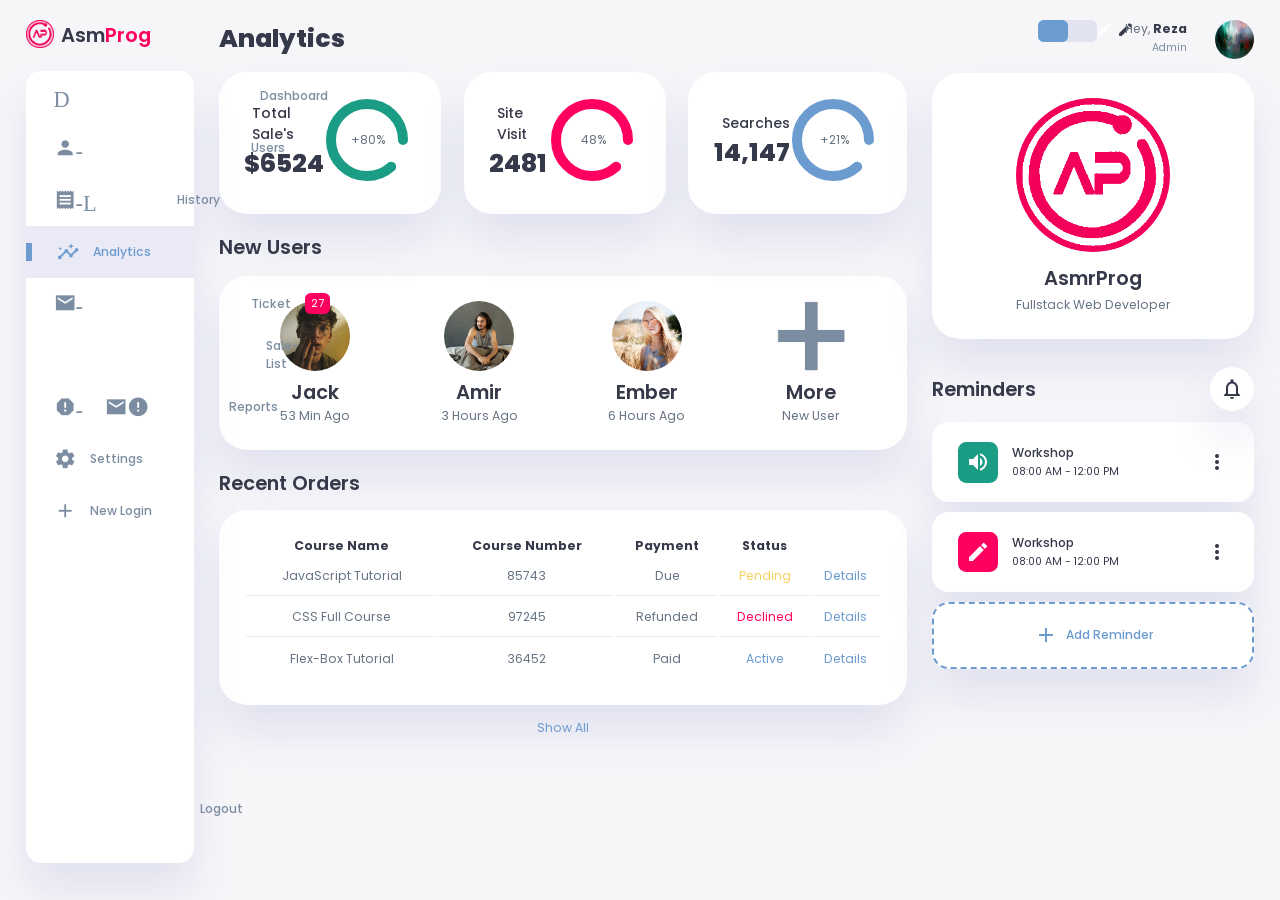
==== index.html @ be714410 "index.html" ====
<!DOCTYPE html>
<html lang="en">
<head>
    <meta charset="UTF-8">
    <meta name="viewport" content="width=device-width, initial-scale=1.0">
    <link href="https://fonts.googleapis.com/icon?family=Material+Icons+Sharp" rel="stylesheet">
    <link rel="stylesheet" href="style1.css">
    <title>Responsive-Design|Mohit</title>
</head>

<body>

    <div class="container">
        <!-- Sidebar Section -->
        <aside>
            <div class="toggle">
                <div class="logo">
                    <img src="logo.png">
                    <h2>Asm<span class="danger">Prog</span></h2>
                </div>
                <div class="close" id="close-btn">
                    <span class="material-icons-sharp">
                        close-up
                    </span>
                </div>
            </div>

            <div class="sidebar">
                <a href="#">
                    <span class="material-icons-sharp">
                        Dashboard
                    </span>
                    <h3>Dashboard</h3>
                </a>
                <a href="#">
                    <span class="material-icons-sharp">
                        person-outline
                    </span>
                    <h3>Users</h3>
                </a>
                <a href="#">
                    <span class="material-icons-sharp">
                        receipt-Long
                    </span>
                    <h3>History</h3>
                </a>
                <a href="#" class="active">
                    <span class="material-icons-sharp">
                        insights
                    </span>
                    <h3>Analytics</h3>
                </a>
                <a href="#">
                    <span class="material-icons-sharp">
                        mail-outline
                    </span>
                    <h3>Ticket</h3>
                    <span class="message-count">27</span>
                </a>
                <a href="#">
                    <span class="material-icons-sharp">
                        inventory
                    </span>
                    <h3>Sale-List</h3>
                </a>
                <a href="#">
                    <span class="material-icons-sharp">
                        report-gmailerrorred
                    </span>
                    <h3>Reports</h3>
                </a>
                <a href="#">
                    <span class="material-icons-sharp">
                        settings
                    </span>
                    <h3>Settings</h3>
                </a>
                <a href="#">
                    <span class="material-icons-sharp">
                        add
                    </span>
                    <h3>New Login</h3>
                </a>
                <a href="#">
                    <span class="material-icons-sharp">
                        logout
                    </span>
                    <h3>Logout</h3>
                </a>
            </div>
        </aside>
        <!-- End of Sidebar Section -->

        <!-- Main Content -->
        <main>
            <h1>Analytics</h1>
            <!-- Analyses -->
            <div class="analyse">
                <div class="sales">
                    <div class="status">
                        <div class="info">
                            <h3>Total Sale's</h3>
                            <h1>$6524</h1>
                        </div>
                        <div class="progresss">
                            <svg>
                                <circle cx="38" cy="38" r="36"></circle>
                            </svg>
                            <div class="percentage">
                                <p>+80%</p>
                            </div>
                        </div>
                    </div>
                </div>
                <div class="visits">
                    <div class="status">
                        <div class="info">
                            <h3>Site Visit</h3>
                            <h1>2481</h1>
                        </div>
                        <div class="progresss">
                            <svg>
                                <circle cx="38" cy="38" r="36"></circle>
                            </svg>
                            <div class="percentage">
                                <p>48%</p>
                            </div>
                        </div>
                    </div>
                </div>
                <div class="searches">
                    <div class="status">
                        <div class="info">
                            <h3>Searches</h3>
                            <h1>14,147</h1>
                        </div>
                        <div class="progresss">
                            <svg>
                                <circle cx="38" cy="38" r="36"></circle>
                            </svg>
                            <div class="percentage">
                                <p>+21%</p>
                            </div>
                        </div>
                    </div>
                </div>
            </div>
            <!-- End of Analyses -->

            <!-- New Users Section -->
            <div class="new-users">
                <h2>New Users</h2>
                <div class="user-list">
                    <div class="user">
                        <img src="profile-2.jpg">
                        <h2>Jack</h2>
                        <p>53 Min Ago</p>
                    </div>
                    <div class="user">
                        <img src="profile-3.jpg">
                        <h2>Amir</h2>
                        <p>3 Hours Ago</p>
                    </div>
                    <div class="user">
                        <img src="profile-4.jpg">
                        <h2>Ember</h2>
                        <p>6 Hours Ago</p>
                    </div>
                    <div class="user">
                        <img src="plus.png">
                        <h2>More</h2>
                        <p>New User</p>
                    </div>
                </div>
            </div>
            <!-- End of New Users Section -->

            <!-- Recent Orders Table -->
            <div class="recent-orders">
                <h2>Recent Orders</h2>
                <table>
                    <thead>
                        <tr>
                            <th>Course Name</th>
                            <th>Course Number</th>
                            <th>Payment</th>
                            <th>Status</th>
                            <th></th>
                        </tr>
                    </thead>
                    <tbody></tbody>
                </table>
                <a href="#">Show All</a>
            </div>
            <!-- End of Recent Orders -->

        </main>
        <!-- End of Main Content -->

        <!-- Right Section -->
        <div class="right-section">
            <div class="nav">
                <button id="menu-btn">
                    <span class="material-icons-sharp">
                        menu
                    </span>
                </button>
                <div class="dark-mode">
                    <span class="material-icons-sharp active">
                        light_mode
                    </span>
                    <span class="material-icons-sharp">
                        dark_mode
                    </span>
                </div>

                <div class="profile">
                    <div class="info">
                        <p>Hey, <b>Reza</b></p>
                        <small class="text-muted">Admin</small>
                    </div>
                    <div class="profile-photo">
                        <img src="profile-1.jpg">
                    </div>
                </div>

            </div>
            <!-- End of Nav -->

            <div class="user-profile">
                <div class="logo">
                    <img src="logo.png">
                    <h2>AsmrProg</h2>
                    <p>Fullstack Web Developer</p>
                </div>
            </div>

            <div class="reminders">
                <div class="header">
                    <h2>Reminders</h2>
                    <span class="material-icons-sharp">
                        notifications_none
                    </span>
                </div>

                <div class="notification">
                    <div class="icon">
                        <span class="material-icons-sharp">
                            volume_up
                        </span>
                    </div>
                    <div class="content">
                        <div class="info">
                            <h3>Workshop</h3>
                            <small class="text_muted">
                                08:00 AM - 12:00 PM
                            </small>
                        </div>
                        <span class="material-icons-sharp">
                            more_vert
                        </span>
                    </div>
                </div>

                <div class="notification deactive">
                    <div class="icon">
                        <span class="material-icons-sharp">
                            edit
                        </span>
                    </div>
                    <div class="content">
                        <div class="info">
                            <h3>Workshop</h3>
                            <small class="text_muted">
                                08:00 AM - 12:00 PM
                            </small>
                        </div>
                        <span class="material-icons-sharp">
                            more_vert
                        </span>
                    </div>
                </div>

                <div class="notification add-reminder">
                    <div>
                        <span class="material-icons-sharp">
                            add
                        </span>
                        <h3>Add Reminder</h3>
                    </div>
                </div>

            </div>

        </div>


    </div>

    <script src="orders.js"></script>
    <script src="index.js"></script>
</body>

</html>
---- style1.css ----
@import url('https://fonts.googleapis.com/css2?family=Poppins:wght@300;400;500;600;700;800&display=swap');

:root{
    --color-primary: #6C9BCF;
    --color-danger: #FF0060;
    --color-success: #1B9C85;
    --color-warning: #F7D060;
    --color-white: #fff;
    --color-info-dark: #7d8da1;
    --color-dark: #363949;
    --color-light: rgba(132, 139, 200, 0.18);
    --color-dark-variant: #677483;
    --color-background: #f6f6f9;

    --card-border-radius: 2rem;
    --border-radius-1: 0.4rem;
    --border-radius-2: 1.2rem;

    --card-padding: 1.8rem;
    --padding-1: 1.2rem;

    --box-shadow: 0 2rem 3rem var(--color-light);
}

.dark-mode-variables{
    --color-background: #181a1e;
    --color-white: #202528;
    --color-dark: #edeffd;
    --color-dark-variant: #a3bdcc;
    --color-light: rgba(0, 0, 0, 0.4);
    --box-shadow: 0 2rem 3rem var(--color-light);
}

*{
    margin: 0;
    padding: 0;
    outline: 0;
    appearance: 0;
    border: 0;
    text-decoration: none;
    box-sizing: border-box;
}

html{
    font-size: 14px;
}

body{
    width: 100vw;
    height: 100vh;
    font-family: 'Poppins', sans-serif;
    font-size: 0.88rem;
    user-select: none;
    overflow-x: hidden;
    color: var(--color-dark);
    background-color: var(--color-background);
}

a{
    color: var(--color-dark);
}

img{
    display: block;
    width: 100%;
    object-fit: cover;
}

h1{
    font-weight: 800;
    font-size: 1.8rem;
}

h2{
    font-weight: 600;
    font-size: 1.4rem;
}

h3{
    font-weight: 500;
    font-size: 0.87rem;
}

small{
    font-size: 0.76rem;
}

p{
    color: var(--color-dark-variant);
}

b{
    color: var(--color-dark);
}

.text-muted{
    color: var(--color-info-dark);
}

.primary{
    color: var(--color-primary);
}

.danger{
    color: var(--color-danger);
}

.success{
    color: var(--color-success);
}

.warning{
    color: var(--color-warning);
}

.container{
    display: grid;
    width: 96%;
    margin: 0 auto;
    gap: 1.8rem;
    grid-template-columns: 12rem auto 23rem;
}

aside{
    height: 100vh;
}

aside .toggle{
    display: flex;
    align-items: center;
    justify-content: space-between;
    margin-top: 1.4rem;
}

aside .toggle .logo{
    display: flex;
    gap: 0.5rem;
}

aside .toggle .logo img{
    width: 2rem;
    height: 2rem;
}

aside .toggle .close{
    padding-right: 1rem;
    display: none;
}

aside .sidebar{
    display: flex;
    flex-direction: column;
    background-color: var(--color-white);
    box-shadow: var(--box-shadow);
    border-radius: 15px;
    height: 88vh;
    position: relative;
    top: 1.5rem;
    transition: all 0.3s ease;
}

aside .sidebar:hover{
    box-shadow: none;
}

aside .sidebar a{
    display: flex;
    align-items: center;
    color: var(--color-info-dark);
    height: 3.7rem;
    gap: 1rem;
    position: relative;
    margin-left: 2rem;
    transition: all 0.3s ease;
}

aside .sidebar a span{
    font-size: 1.6rem;
    transition: all 0.3s ease;
}

aside .sidebar a:last-child{
    position: absolute;
    bottom: 2rem;
    width: 100%;
}

aside .sidebar a.active{
    width: 100%;
    color: var(--color-primary);
    background-color: var(--color-light);
    margin-left: 0;
}

aside .sidebar a.active::before{
    content: '';
    width: 6px;
    height: 18px;
    background-color: var(--color-primary);
}

aside .sidebar a.active span{
    color: var(--color-primary);
    margin-left: calc(1rem - 3px);
}

aside .sidebar a:hover{
    color: var(--color-primary);
}

aside .sidebar a:hover span{
    margin-left: 0.6rem;
}

aside .sidebar .message-count{
    background-color: var(--color-danger);
    padding: 2px 6px;
    color: var(--color-white);
    font-size: 11px;
    border-radius: var(--border-radius-1);
}

main{
    margin-top: 1.4rem;
}

main .analyse{
    display: grid;
    grid-template-columns: repeat(3, 1fr);
    gap: 1.6rem;
}

main .analyse > div{
    background-color: var(--color-white);
    padding: var(--card-padding);
    border-radius: var(--card-border-radius);
    margin-top: 1rem;
    box-shadow: var(--box-shadow);
    cursor: pointer;
    transition: all 0.3s ease;
}

main .analyse > div:hover{
    box-shadow: none;
}

main .analyse > div .status{
    display: flex;
    align-items: center;
    justify-content: space-between;
}

main .analyse h3{
    margin-left: 0.6rem;
    font-size: 1rem;
}

main .analyse .progresss{
    position: relative;
    width: 92px;
    height: 92px;
    border-radius: 50%;
}

main .analyse svg{
    width: 7rem;
    height: 7rem;
}

main .analyse svg circle{
    fill: none;
    stroke-width: 10;
    stroke-linecap: round;
    transform: translate(5px, 5px);
}

main .analyse .sales svg circle{
    stroke: var(--color-success);
    stroke-dashoffset: -30;
    stroke-dasharray: 200;
}

main .analyse .visits svg circle{
    stroke: var(--color-danger);
    stroke-dashoffset: -30;
    stroke-dasharray: 200;
}

main .analyse .searches svg circle{
    stroke: var(--color-primary);
    stroke-dashoffset: -30;
    stroke-dasharray: 200;
}

main .analyse .progresss .percentage{
    position: absolute;
    top: -3px;
    left: -1px;
    display: flex;
    align-items: center;
    justify-content: center;
    height: 100%;
    width: 100%;
}

main .new-users{
    margin-top: 1.3rem;
}

main .new-users .user-list{
    background-color: var(--color-white);
    padding: var(--card-padding);
    border-radius: var(--card-border-radius);
    margin-top: 1rem;
    box-shadow: var(--box-shadow);
    display: flex;
    justify-content: space-around;
    flex-wrap: wrap;
    gap: 1.4rem;
    cursor: pointer;
    transition: all 0.3s ease;
}

main .new-users .user-list:hover{
    box-shadow: none;
}

main .new-users .user-list .user{
    display: flex;
    flex-direction: column;
    align-items: center;
    justify-content: center;
}

main .new-users .user-list .user img{
    width: 5rem;
    height: 5rem;
    margin-bottom: 0.4rem;
    border-radius: 50%;
}

main .recent-orders{
    margin-top: 1.3rem;
}

main .recent-orders h2{
    margin-bottom: 0.8rem;
}

main .recent-orders table{
    background-color: var(--color-white);
    width: 100%;
    padding: var(--card-padding);
    text-align: center;
    box-shadow: var(--box-shadow);
    border-radius: var(--card-border-radius);
    transition: all 0.3s ease;
}

main .recent-orders table:hover{
    box-shadow: none;
}

main table tbody td{
    height: 2.8rem;
    border-bottom: 1px solid var(--color-light);
    color: var(--color-dark-variant);
}

main table tbody tr:last-child td{
    border: none;
}

main .recent-orders a{
    text-align: center;
    display: block;
    margin: 1rem auto;
    color: var(--color-primary);
}

.right-section{
    margin-top: 1.4rem;
}

.right-section .nav{
    display: flex;
    justify-content: end;
    gap: 2rem;
}

.right-section .nav button{
    display: none;
}

.right-section .dark-mode{
    background-color: var(--color-light);
    display: flex;
    justify-content: space-between;
    align-items: center;
    height: 1.6rem;
    width: 4.2rem;
    cursor: pointer;
    border-radius: var(--border-radius-1);
}

.right-section .dark-mode span{
    font-size: 1.2rem;
    width: 50%;
    height: 100%;
    display: flex;
    align-items: center;
    justify-content: center;
}

.right-section .dark-mode span.active{
    background-color: var(--color-primary);
    color: white;
    border-radius: var(--border-radius-1);
}

.right-section .nav .profile{
    display: flex;
    gap: 2rem;
    text-align: right;
}

.right-section .nav .profile .profile-photo{
    width: 2.8rem;
    height: 2.8rem;
    border-radius: 50%;
    overflow: hidden;
}

.right-section .user-profile{
    display: flex;
    justify-content: center;
    text-align: center;
    margin-top: 1rem;
    background-color: var(--color-white);
    padding: var(--card-padding);
    border-radius: var(--card-border-radius);
    box-shadow: var(--box-shadow);
    cursor: pointer;
    transition: all 0.3s ease;
}

.right-section .user-profile:hover{
    box-shadow: none;
}

.right-section .user-profile img{
    width: 11rem;
    height: auto;
    margin-bottom: 0.8rem;
    border-radius: 50%;
}

.right-section .user-profile h2{
    margin-bottom: 0.2rem;
}

.right-section .reminders{
    margin-top: 2rem;
}

.right-section .reminders .header{
    display: flex;
    align-items: center;
    justify-content: space-between;
    margin-bottom: 0.8rem;
}

.right-section .reminders .header span{
    padding: 10px;
    box-shadow: var(--box-shadow);
    background-color: var(--color-white);
    border-radius: 50%;
}

.right-section .reminders .notification{
    background-color: var(--color-white);
    display: flex;
    align-items: center;
    gap: 1rem;
    margin-bottom: 0.7rem;
    padding: 1.4rem var(--card-padding);
    border-radius: var(--border-radius-2);
    box-shadow: var(--box-shadow);
    cursor: pointer;
    transition: all 0.3s ease;
}

.right-section .reminders .notification:hover{
    box-shadow: none;
}

.right-section .reminders .notification .content{
    display: flex;
    justify-content: space-between;
    align-items: center;
    margin: 0;
    width: 100%;
}

.right-section .reminders .notification .icon{
    padding: 0.6rem;
    color: var(--color-white);
    background-color: var(--color-success);
    border-radius: 20%;
    display: flex;
}

.right-section .reminders .notification.deactive .icon{
    background-color: var(--color-danger);
}

.right-section .reminders .add-reminder{
    background-color: var(--color-white);
    border: 2px dashed var(--color-primary);
    color: var(--color-primary);
    display: flex;
    align-items: center;
    justify-content: center;
    cursor: pointer;
}

.right-section .reminders .add-reminder:hover{
    background-color: var(--color-primary);
    color: white;
}

.right-section .reminders .add-reminder div{
    display: flex;
    align-items: center;
    gap: 0.6rem;
}

@media screen and (max-width: 1200px) {
    .container{
        width: 95%;
        grid-template-columns: 7rem auto 23rem;
    }

    aside .logo h2{
        display: none;
    }

    aside .sidebar h3{
        display: none;
    }

    aside .sidebar a{
        width: 5.6rem;
    }

    aside .sidebar a:last-child{
        position: relative;
        margin-top: 1.8rem;
    }

    main .analyse{
        grid-template-columns: 1fr;
        gap: 0;
    }

    main .new-users .user-list .user{
        flex-basis: 40%;
    }

    main .recent-orders {
        width: 94%;
        position: absolute;
        left: 50%;
        transform: translateX(-50%);
        margin: 2rem 0 0 0.8rem;
    }

    main .recent-orders table{
        width: 83vw;
    }

    main table thead tr th:last-child,
    main table thead tr th:first-child{
        display: none;
    }

    main table tbody tr td:last-child,
    main table tbody tr td:first-child{
        display: none;
    }

}

@media screen and (max-width: 768px) {
    .container{
        width: 100%;
        grid-template-columns: 1fr;
        padding: 0 var(--padding-1);
    }

    aside{
        position: fixed;
        background-color: var(--color-white);
        width: 15rem;
        z-index: 3;
        box-shadow: 1rem 3rem 4rem var(--color-light);
        height: 100vh;
        left: -100%;
        display: none;
        animation: showMenu 0.4s ease forwards;
    }

    @keyframes showMenu {
       to{
        left: 0;
       } 
    }

    aside .logo{
        margin-left: 1rem;
    }

    aside .logo h2{
        display: inline;
    }

    aside .sidebar h3{
        display: inline;
    }

    aside .sidebar a{
        width: 100%;
        height: 3.4rem;
    }

    aside .sidebar a:last-child{
        position: absolute;
        bottom: 5rem;
    }

    aside .toggle .close{
        display: inline-block;
        cursor: pointer;
    }

    main{
        margin-top: 8rem;
        padding: 0 1rem;
    }

    main .new-users .user-list .user{
        flex-basis: 35%;
    }

    main .recent-orders{
        position: relative;
        margin: 3rem 0 0 0;
        width: 100%;
    }

    main .recent-orders table{
        width: 100%;
        margin: 0;
    }

    .right-section{
        width: 94%;
        margin: 0 auto 4rem;
    }

    .right-section .nav{
        position: fixed;
        top: 0;
        left: 0;
        align-items: center;
        background-color: var(--color-white);
        padding: 0 var(--padding-1);
        height: 4.6rem;
        width: 100%;
        z-index: 2;
        box-shadow: 0 1rem 1rem var(--color-light);
        margin: 0;
    }

    .right-section .nav .dark-mode{
        width: 4.4rem;
        position: absolute;
        left: 66%;
    }

    .right-section .profile .info{
        display: none;
    }

    .right-section .nav button{
        display: inline-block;
        background-color: transparent;
        cursor: pointer;
        color: var(--color-dark);
        position: absolute;
        left: 1rem;
    }

    .right-section .nav button span{
        font-size: 2rem;
    }

}
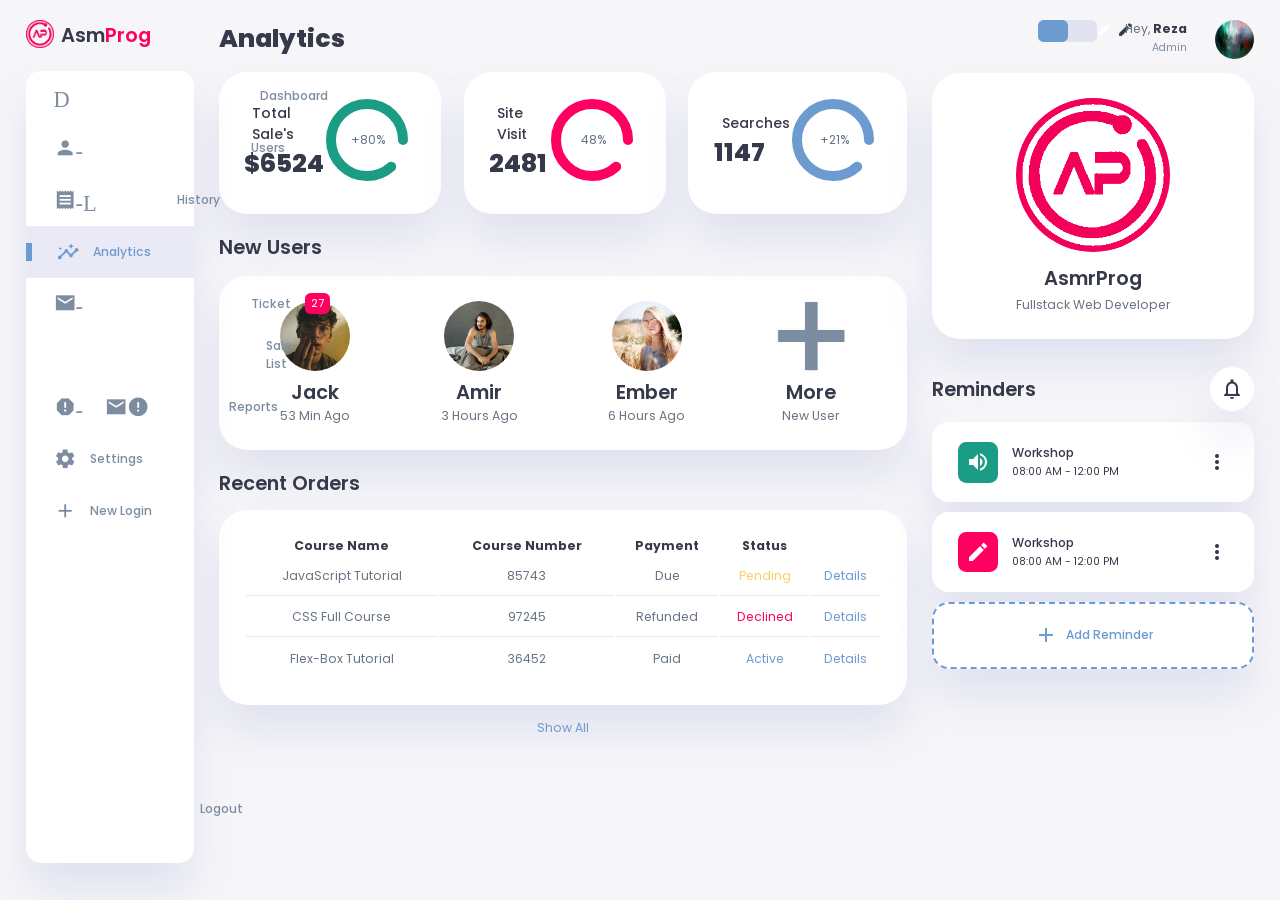
==== commit 730e9c41: "index.html" ====
--- a/index.html
+++ b/index.html
@@ -132,7 +132,7 @@
                     <div class="status">
                         <div class="info">
                             <h3>Searches</h3>
-                            <h1>14,147</h1>
+                            <h1>1147</h1>
                         </div>
                         <div class="progresss">
                             <svg>
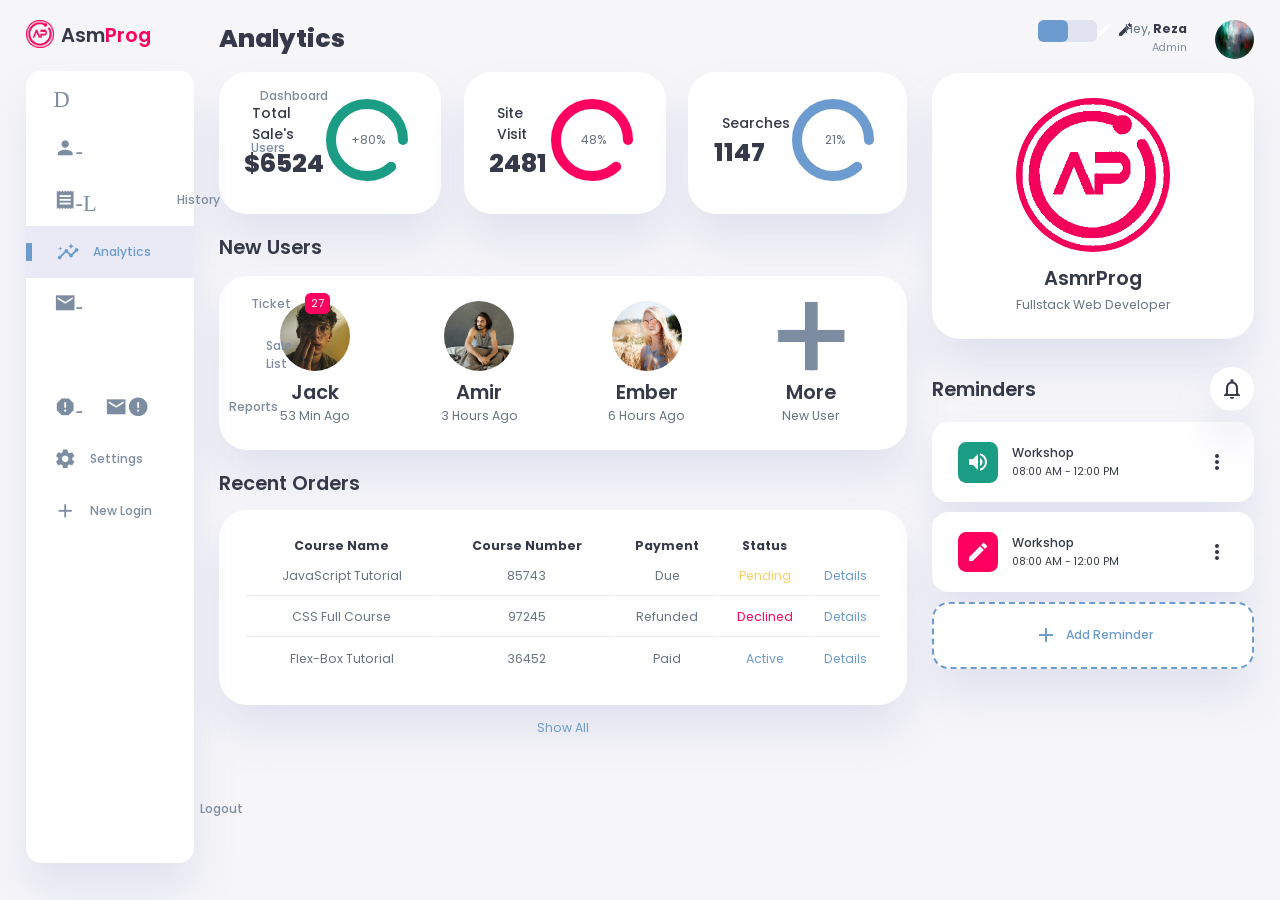
==== commit 22af6ae8: "index.html" ====
--- a/index.html
+++ b/index.html
@@ -139,7 +139,7 @@
                                 <circle cx="38" cy="38" r="36"></circle>
                             </svg>
                             <div class="percentage">
-                                <p>+21%</p>
+                                <p>21%</p>
                             </div>
                         </div>
                     </div>
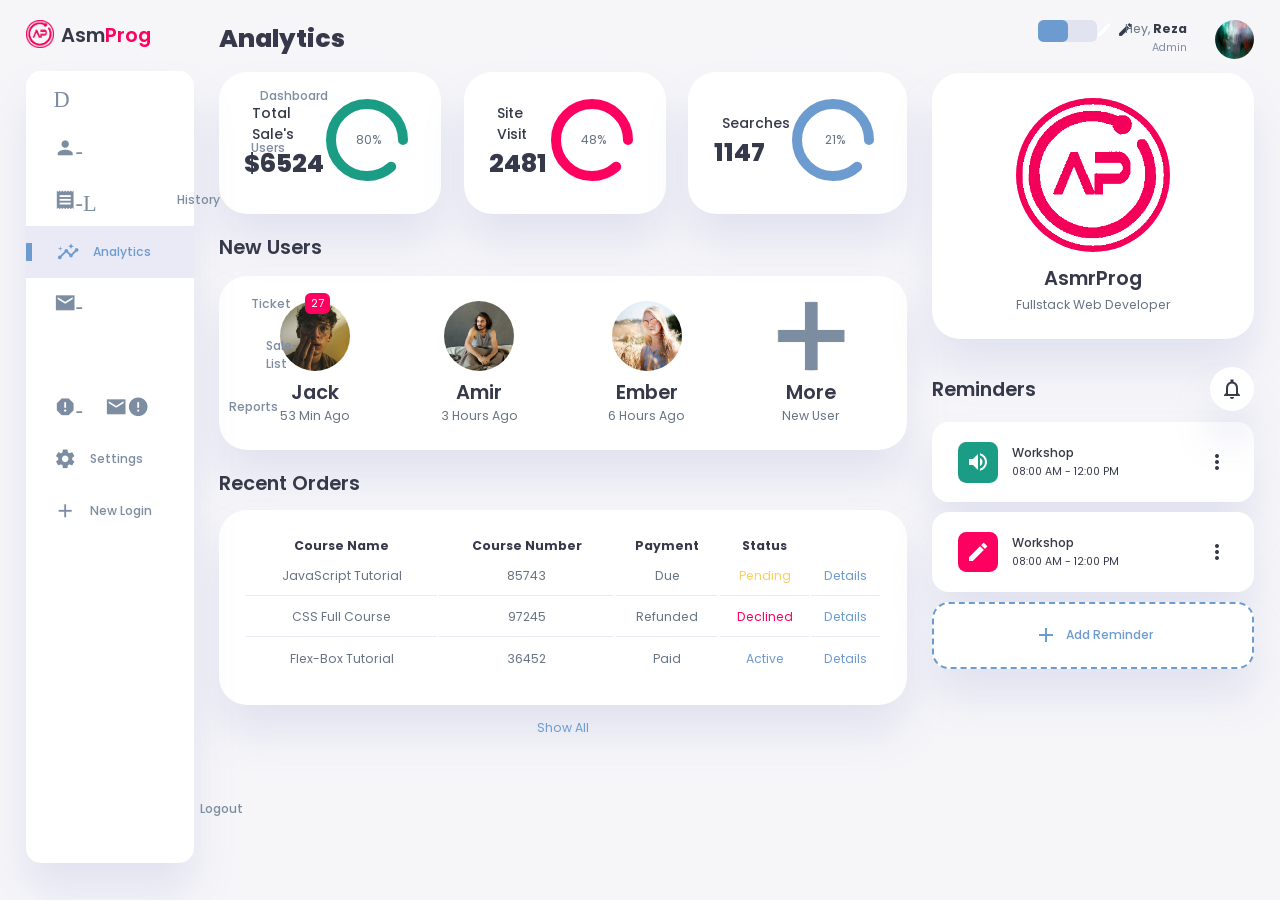
==== commit a7ae8444: "index.html" ====
--- a/index.html
+++ b/index.html
@@ -107,7 +107,7 @@
                                 <circle cx="38" cy="38" r="36"></circle>
                             </svg>
                             <div class="percentage">
-                                <p>+80%</p>
+                                <p>80%</p>
                             </div>
                         </div>
                     </div>
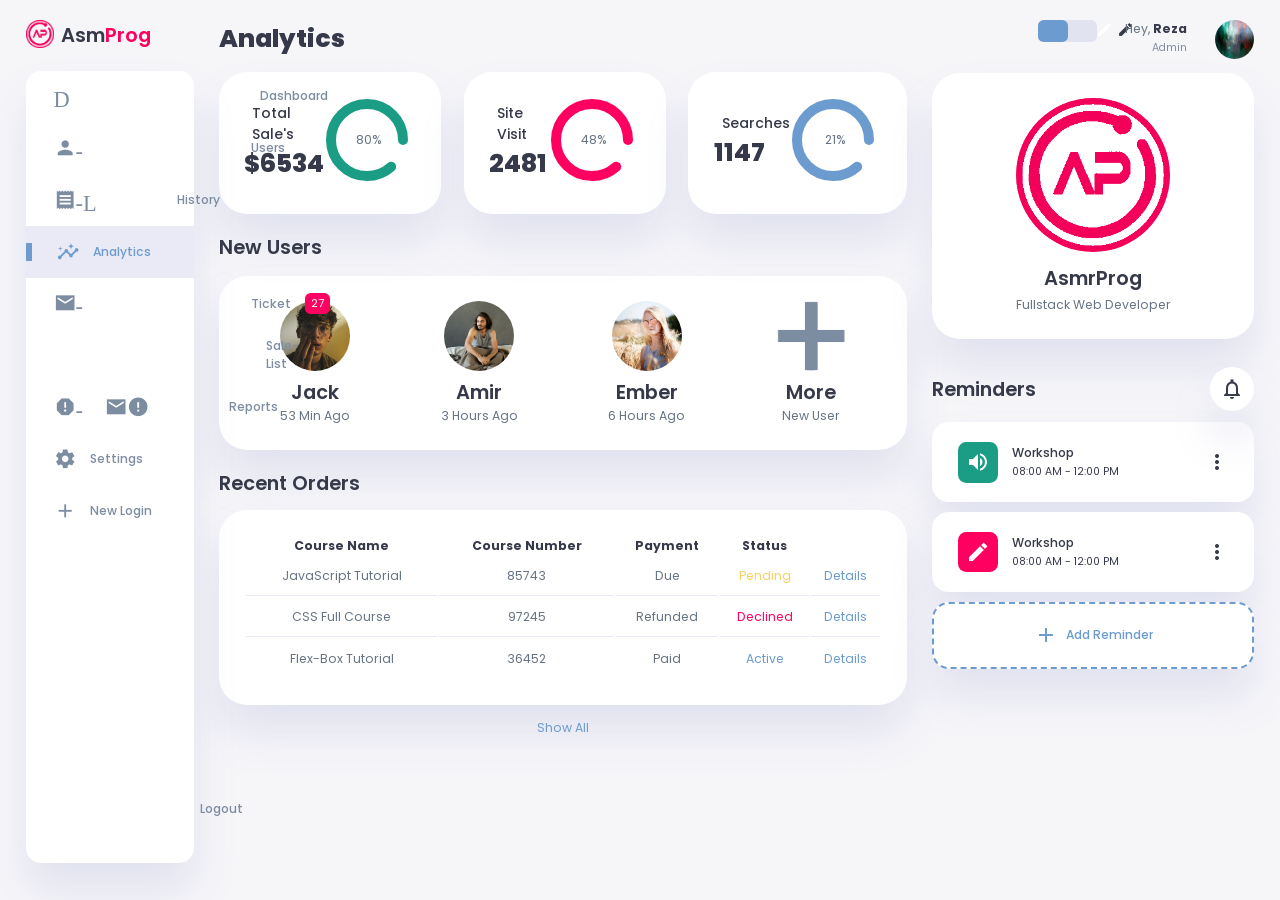
==== commit 18d080bd: "index.html" ====
--- a/index.html
+++ b/index.html
@@ -9,7 +9,6 @@
 </head>
 
 <body>
-
     <div class="container">
         <!-- Sidebar Section -->
         <aside>
@@ -100,7 +99,7 @@
                     <div class="status">
                         <div class="info">
                             <h3>Total Sale's</h3>
-                            <h1>$6524</h1>
+                            <h1>$6534</h1>
                         </div>
                         <div class="progresss">
                             <svg>
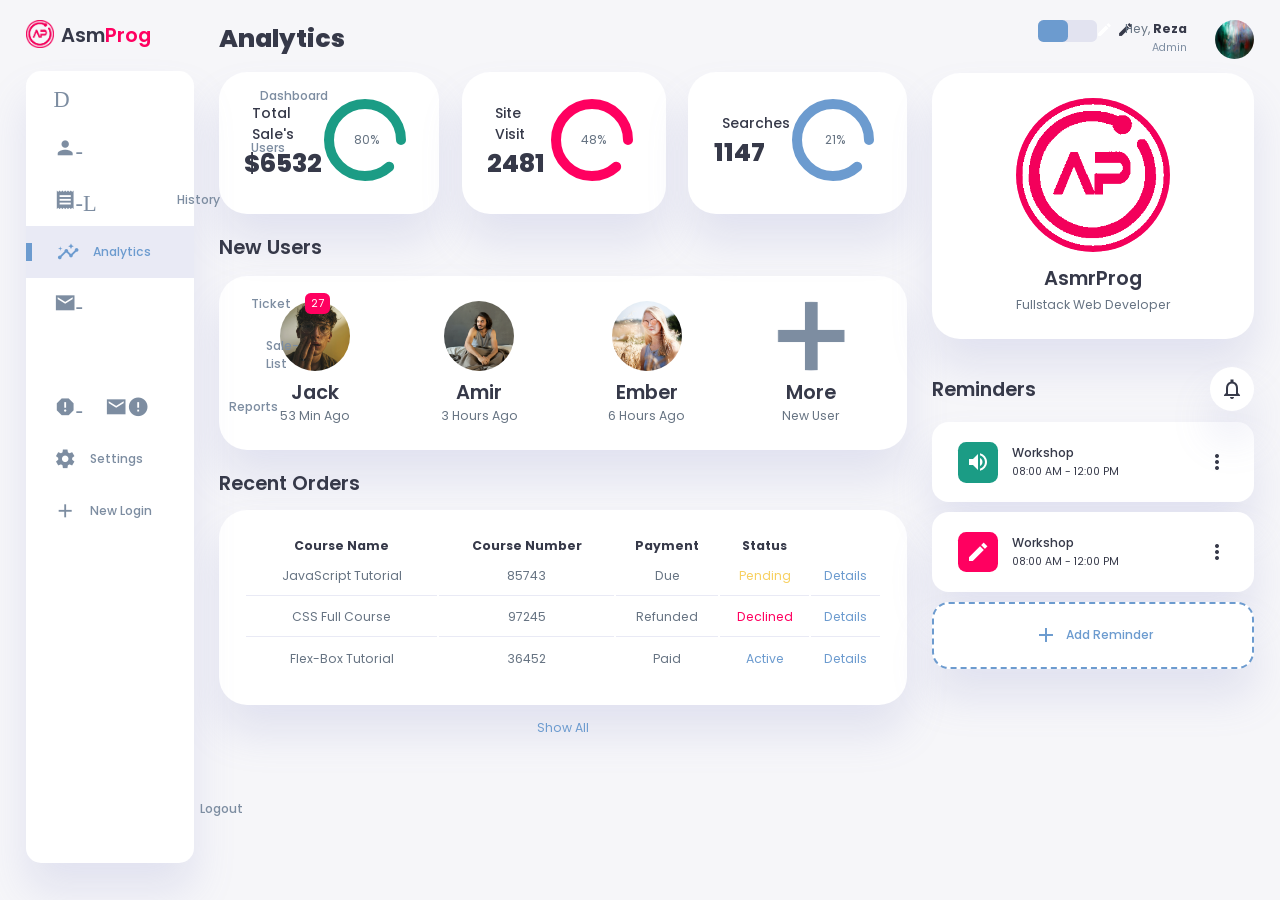
==== commit c8a72cc9: "index.html" ====
--- a/index.html
+++ b/index.html
@@ -99,7 +99,7 @@
                     <div class="status">
                         <div class="info">
                             <h3>Total Sale's</h3>
-                            <h1>$6534</h1>
+                            <h1>$6532</h1>
                         </div>
                         <div class="progresss">
                             <svg>
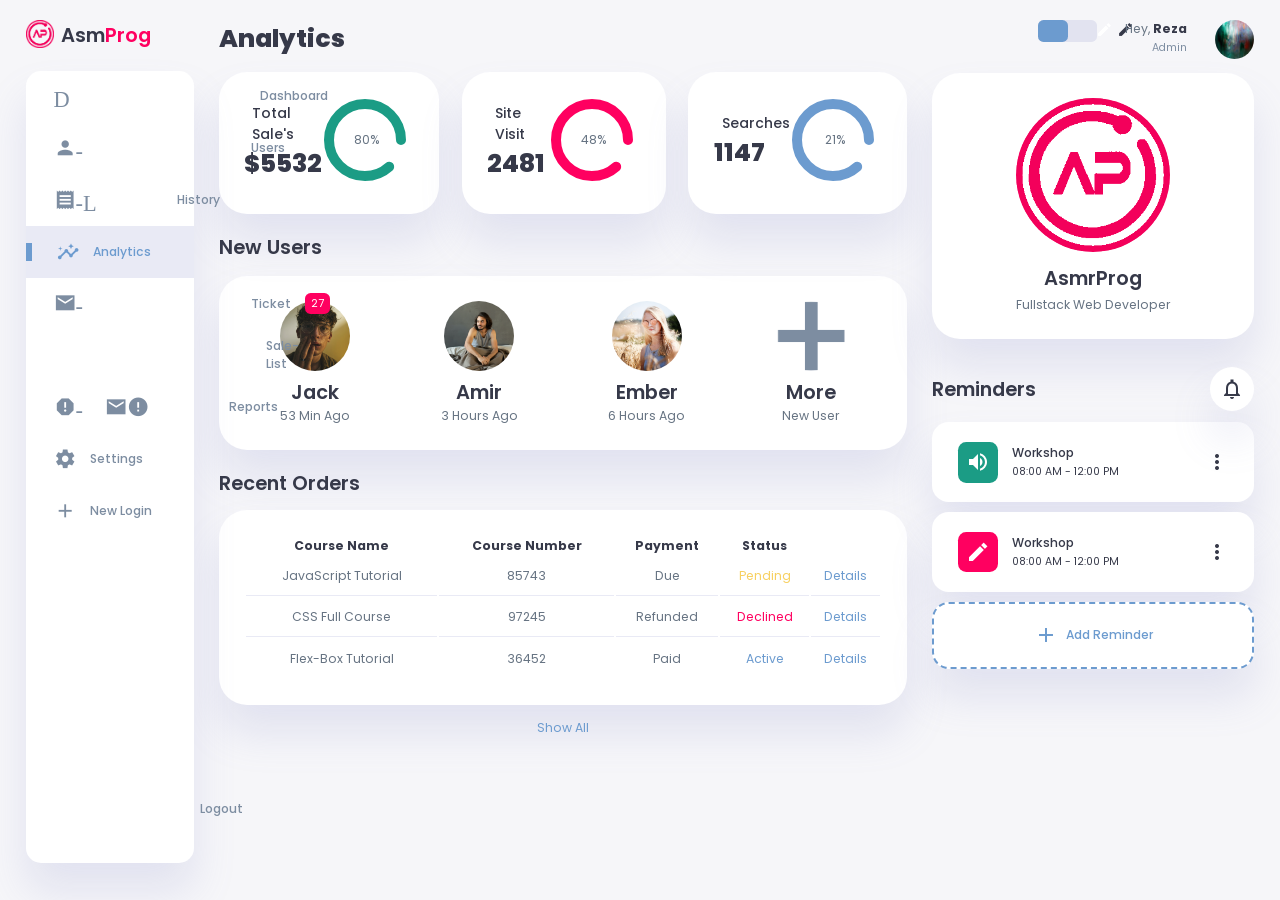
==== commit bda27555: "index.html" ====
--- a/index.html
+++ b/index.html
@@ -99,7 +99,7 @@
                     <div class="status">
                         <div class="info">
                             <h3>Total Sale's</h3>
-                            <h1>$6532</h1>
+                            <h1>$5532</h1>
                         </div>
                         <div class="progresss">
                             <svg>
